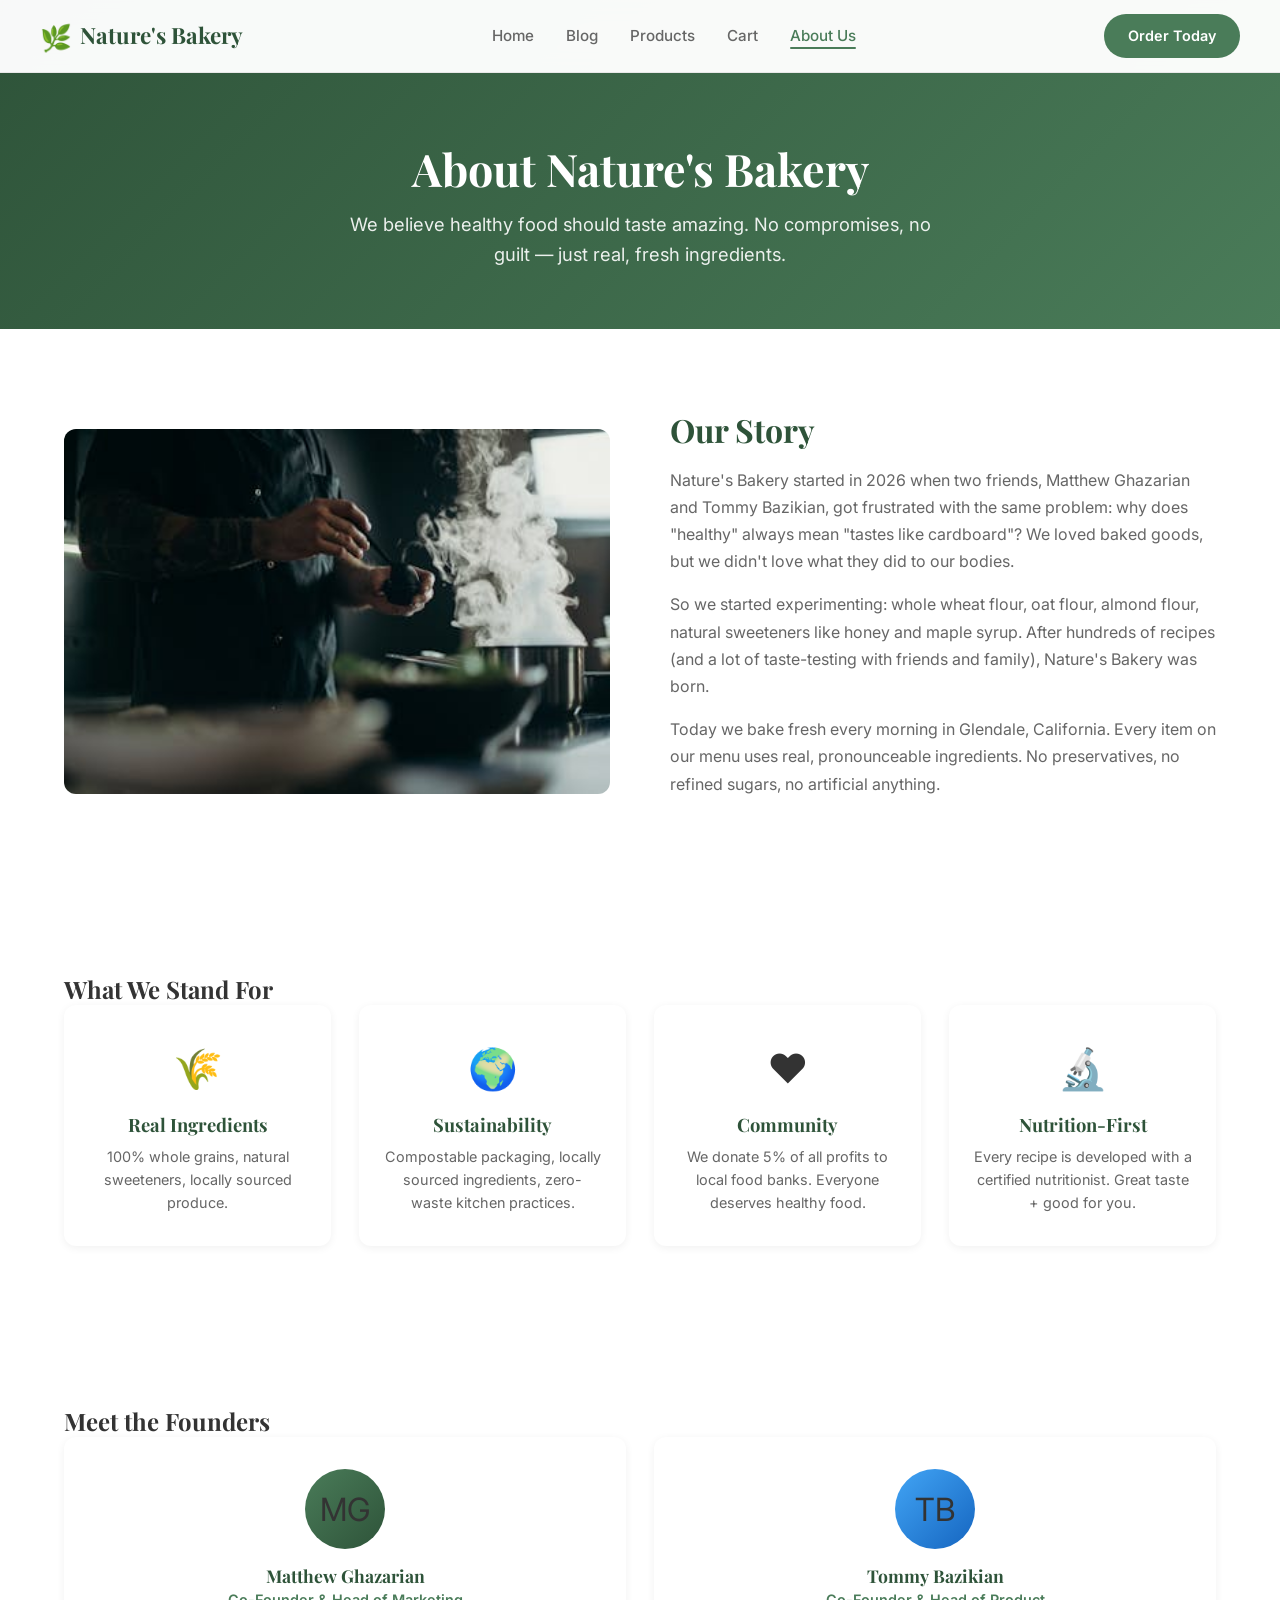
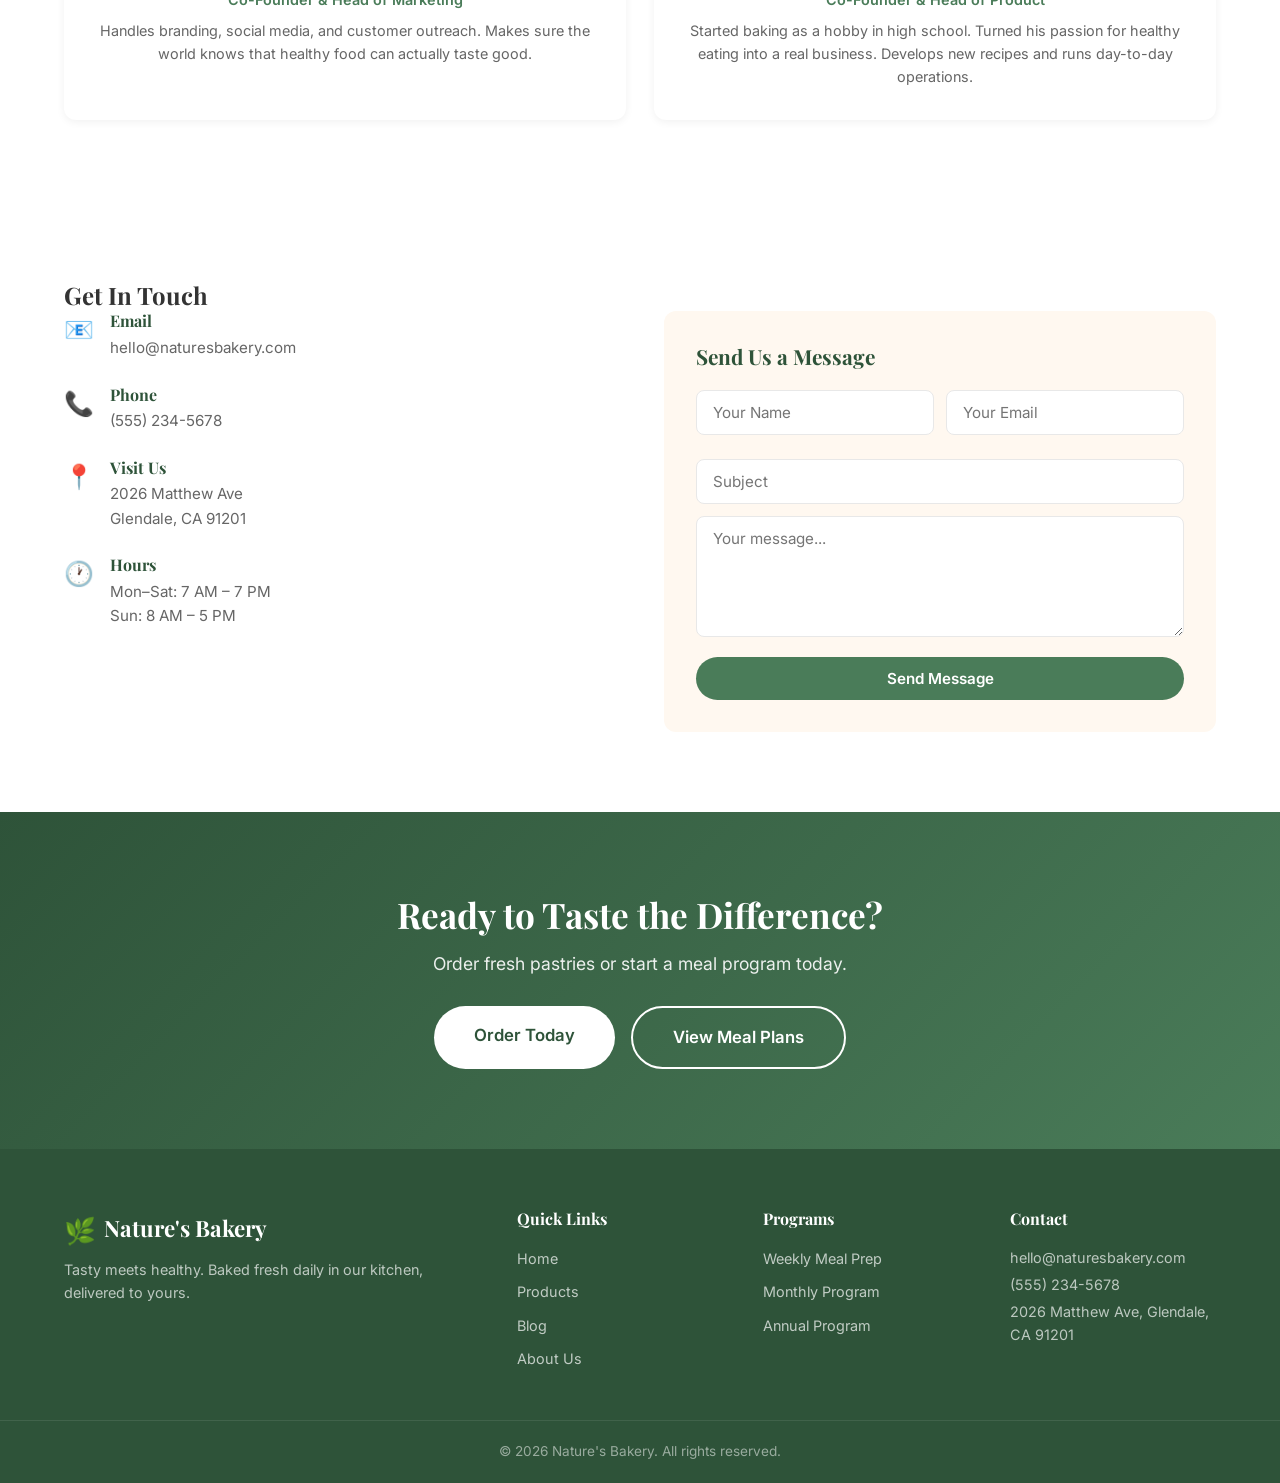
==== about.html @ 995135c5 "V3 rebuilt: V1 design + V2 product images and text" ====
<!DOCTYPE html>
<html lang="en">
<head>
    <meta charset="UTF-8">
    <meta name="viewport" content="width=device-width, initial-scale=1.0">
    <title>About Us — Nature's Bakery</title>
    <link rel="stylesheet" href="style.css">
    <link rel="preconnect" href="https://fonts.googleapis.com">
    <link href="https://fonts.googleapis.com/css2?family=Playfair+Display:wght@400;600;700&family=Inter:wght@300;400;500;600;700&display=swap" rel="stylesheet">
</head>
<body>
    <!-- NAVIGATION -->
    <nav class="navbar">
        <div class="nav-container">
            <a href="index.html" class="logo">
                <span class="logo-leaf">🌿</span>
                <span class="logo-text">Nature's Bakery</span>
            </a>
            <ul class="nav-links">
                <li><a href="index.html">Home</a></li>
                <li><a href="blog.html">Blog</a></li>
                <li><a href="products.html">Products</a></li>
                <li><a href="cart.html">Cart</a></li>
                <li><a href="about.html" class="active">About Us</a></li>
            </ul>
            <a href="products.html" class="nav-cta">Order Today</a>
        </div>
    </nav>

    <!-- PAGE HERO -->
    <section class="page-hero">
        <div class="container">
            <h1>About Nature's Bakery</h1>
            <p>We believe healthy food should taste amazing. No compromises, no guilt — just real, fresh ingredients.</p>
        </div>
    </section>

    <!-- OUR STORY -->
    <section class="about-section">
        <div class="container">
            <div class="about-grid">
                <div class="about-image"><img src="images/about-bakery.jpg" alt="Fresh baked goods"></div>
                <div class="about-text">
                    <h2>Our Story</h2>
                    <p>Nature's Bakery started in 2026 when two friends, Matthew Ghazarian and Tommy Bazikian, got frustrated with the same problem: why does "healthy" always mean "tastes like cardboard"? We loved baked goods, but we didn't love what they did to our bodies.</p>
                    <p>So we started experimenting: whole wheat flour, oat flour, almond flour, natural sweeteners like honey and maple syrup. After hundreds of recipes (and a lot of taste-testing with friends and family), Nature's Bakery was born.</p>
                    <p>Today we bake fresh every morning in Glendale, California. Every item on our menu uses real, pronounceable ingredients. No preservatives, no refined sugars, no artificial anything.</p>
                </div>
            </div>
        </div>
    </section>

    <!-- VALUES -->
    <section class="values-section">
        <div class="container">
            <h2>What We Stand For</h2>
            <div class="values-grid">
                <div class="value-card">
                    <div class="value-icon">🌾</div>
                    <h3>Real Ingredients</h3>
                    <p>100% whole grains, natural sweeteners, locally sourced produce.</p>
                </div>
                <div class="value-card">
                    <div class="value-icon">🌍</div>
                    <h3>Sustainability</h3>
                    <p>Compostable packaging, locally sourced ingredients, zero-waste kitchen practices.</p>
                </div>
                <div class="value-card">
                    <div class="value-icon">❤️</div>
                    <h3>Community</h3>
                    <p>We donate 5% of all profits to local food banks. Everyone deserves healthy food.</p>
                </div>
                <div class="value-card">
                    <div class="value-icon">🔬</div>
                    <h3>Nutrition-First</h3>
                    <p>Every recipe is developed with a certified nutritionist. Great taste + good for you.</p>
                </div>
            </div>
        </div>
    </section>

    <!-- TEAM (V2 founders) -->
    <section class="team-section">
        <div class="container">
            <h2>Meet the Founders</h2>
            <div class="team-grid">
                <div class="team-card">
                    <div class="team-avatar" style="background:linear-gradient(135deg,#4A7C59,#2E5339)">MG</div>
                    <h3>Matthew Ghazarian</h3>
                    <p class="team-role">Co-Founder & Head of Marketing</p>
                    <p>Handles branding, social media, and customer outreach. Makes sure the world knows that healthy food can actually taste good.</p>
                </div>
                <div class="team-card">
                    <div class="team-avatar" style="background:linear-gradient(135deg,#42A5F5,#1565C0)">TB</div>
                    <h3>Tommy Bazikian</h3>
                    <p class="team-role">Co-Founder & Head of Product</p>
                    <p>Started baking as a hobby in high school. Turned his passion for healthy eating into a real business. Develops new recipes and runs day-to-day operations.</p>
                </div>
            </div>
        </div>
    </section>

    <!-- CONTACT -->
    <section class="contact-section">
        <div class="container">
            <h2>Get In Touch</h2>
            <div class="contact-grid">
                <div class="contact-info">
                    <div class="contact-item">
                        <span class="contact-icon">📧</span>
                        <div>
                            <h4>Email</h4>
                            <p>hello@naturesbakery.com</p>
                        </div>
                    </div>
                    <div class="contact-item">
                        <span class="contact-icon">📞</span>
                        <div>
                            <h4>Phone</h4>
                            <p>(555) 234-5678</p>
                        </div>
                    </div>
                    <div class="contact-item">
                        <span class="contact-icon">📍</span>
                        <div>
                            <h4>Visit Us</h4>
                            <p>2026 Matthew Ave<br>Glendale, CA 91201</p>
                        </div>
                    </div>
                    <div class="contact-item">
                        <span class="contact-icon">🕐</span>
                        <div>
                            <h4>Hours</h4>
                            <p>Mon–Sat: 7 AM – 7 PM<br>Sun: 8 AM – 5 PM</p>
                        </div>
                    </div>
                </div>
                <div class="contact-form">
                    <h3>Send Us a Message</h3>
                    <form onsubmit="handleSubmit(event)">
                        <div class="form-row">
                            <input type="text" placeholder="Your Name" required>
                            <input type="email" placeholder="Your Email" required>
                        </div>
                        <input type="text" placeholder="Subject" required>
                        <textarea placeholder="Your message..." rows="5" required></textarea>
                        <button type="submit" class="btn btn-primary btn-full">Send Message</button>
                    </form>
                </div>
            </div>
        </div>
    </section>

    <!-- CTA BANNER -->
    <section class="cta-banner">
        <div class="container">
            <h2>Ready to Taste the Difference?</h2>
            <p>Order fresh pastries or start a meal program today.</p>
            <div class="cta-buttons">
                <a href="products.html" class="btn btn-primary btn-large">Order Today</a>
                <a href="products.html#meal-plans" class="btn btn-secondary btn-large">View Meal Plans</a>
            </div>
        </div>
    </section>

    <!-- FOOTER -->
    <footer>
        <div class="container footer-grid">
            <div class="footer-brand">
                <div class="logo">
                    <span class="logo-leaf">🌿</span>
                    <span class="logo-text">Nature's Bakery</span>
                </div>
                <p>Tasty meets healthy. Baked fresh daily in our kitchen, delivered to yours.</p>
            </div>
            <div class="footer-links">
                <h4>Quick Links</h4>
                <ul>
                    <li><a href="index.html">Home</a></li>
                    <li><a href="products.html">Products</a></li>
                    <li><a href="blog.html">Blog</a></li>
                    <li><a href="about.html">About Us</a></li>
                </ul>
            </div>
            <div class="footer-links">
                <h4>Programs</h4>
                <ul>
                    <li><a href="products.html#meal-plans">Weekly Meal Prep</a></li>
                    <li><a href="products.html#meal-plans">Monthly Program</a></li>
                    <li><a href="products.html#meal-plans">Annual Program</a></li>
                </ul>
            </div>
            <div class="footer-contact">
                <h4>Contact</h4>
                <p>hello@naturesbakery.com</p>
                <p>(555) 234-5678</p>
                <p>2026 Matthew Ave, Glendale, CA 91201</p>
            </div>
        </div>
        <div class="footer-bottom">
            <p>&copy; 2026 Nature's Bakery. All rights reserved.</p>
        </div>
    </footer>

    <script src="script.js"></script>
</body>
</html>
---- style.css ----
/* ============================================
   Nature's Bakery — Base Styles & Layout
   ============================================ */

/* Reset & Base */
*, *::before, *::after {
    margin: 0;
    padding: 0;
    box-sizing: border-box;
}

:root {
    --green-dark: #2E5339;
    --green: #4A7C59;
    --green-light: #8BC34A;
    --green-pale: #E8F5E9;
    --cream: #FFF8F0;
    --cream-dark: #F5EDE0;
    --brown: #8B6F47;
    --brown-light: #D4A574;
    --brown-dark: #5D4E37;
    --orange: #FF7043;
    --white: #FFFFFF;
    --gray-100: #F7F7F7;
    --gray-200: #E8E8E8;
    --gray-600: #666666;
    --gray-800: #333333;
    --shadow-sm: 0 2px 8px rgba(0,0,0,0.06);
    --shadow-md: 0 4px 20px rgba(0,0,0,0.1);
    --shadow-lg: 0 8px 40px rgba(0,0,0,0.12);
    --radius: 12px;
    --radius-sm: 8px;
    --transition: all 0.3s ease;
}

html {
    scroll-behavior: smooth;
}

body {
    font-family: 'Inter', -apple-system, BlinkMacSystemFont, sans-serif;
    color: var(--gray-800);
    background: var(--white);
    line-height: 1.6;
    -webkit-font-smoothing: antialiased;
}

h1, h2, h3, h4 {
    font-family: 'Playfair Display', Georgia, serif;
    line-height: 1.3;
}

.container {
    max-width: 1200px;
    margin: 0 auto;
    padding: 0 24px;
}

a {
    text-decoration: none;
    color: inherit;
}

/* ============================================
   Navigation
   ============================================ */
.navbar {
    position: fixed;
    top: 0;
    left: 0;
    right: 0;
    z-index: 1000;
    background: rgba(255, 255, 255, 0.97);
    backdrop-filter: blur(10px);
    border-bottom: 1px solid var(--gray-200);
    padding: 0 24px;
}

.nav-container {
    max-width: 1200px;
    margin: 0 auto;
    display: flex;
    align-items: center;
    justify-content: space-between;
    height: 72px;
}

.logo {
    display: flex;
    align-items: center;
    gap: 8px;
    font-family: 'Playfair Display', serif;
    font-size: 1.4rem;
    font-weight: 700;
    color: var(--green-dark);
}

.logo-leaf {
    font-size: 1.6rem;
}

.nav-links {
    display: flex;
    list-style: none;
    gap: 32px;
}

.nav-links a {
    font-size: 0.95rem;
    font-weight: 500;
    color: var(--gray-600);
    transition: var(--transition);
    position: relative;
}

.nav-links a:hover,
.nav-links a.active {
    color: var(--green);
}

.nav-links a.active::after {
    content: '';
    position: absolute;
    bottom: -4px;
    left: 0;
    right: 0;
    height: 2px;
    background: var(--green);
    border-radius: 1px;
}

.nav-cta {
    background: var(--green);
    color: var(--white);
    padding: 10px 24px;
    border-radius: 50px;
    font-weight: 600;
    font-size: 0.9rem;
    transition: var(--transition);
}

.nav-cta:hover {
    background: var(--green-dark);
    transform: translateY(-1px);
}

/* ============================================
   Buttons
   ============================================ */
.btn {
    display: inline-block;
    padding: 12px 28px;
    border-radius: 50px;
    font-weight: 600;
    font-size: 0.95rem;
    border: none;
    cursor: pointer;
    transition: var(--transition);
    text-align: center;
    font-family: 'Inter', sans-serif;
}

.btn-primary {
    background: var(--green);
    color: var(--white);
}

.btn-primary:hover {
    background: var(--green-dark);
    transform: translateY(-2px);
    box-shadow: var(--shadow-md);
}

.btn-secondary {
    background: transparent;
    color: var(--green);
    border: 2px solid var(--green);
}

.btn-secondary:hover {
    background: var(--green);
    color: var(--white);
    transform: translateY(-2px);
}

.btn-large {
    padding: 16px 40px;
    font-size: 1.05rem;
}

.btn-small {
    padding: 8px 18px;
    font-size: 0.85rem;
}

.btn-full {
    display: block;
    width: 100%;
}

/* ============================================
   Hero (Homepage)
   ============================================ */
.hero {
    position: relative;
    min-height: 85vh;
    display: flex;
    align-items: center;
    background: linear-gradient(135deg, #2E5339 0%, #4A7C59 40%, #8BC34A 100%);
    overflow: hidden;
    margin-top: 72px;
}

.hero-overlay {
    position: absolute;
    inset: 0;
    background: url("data:image/svg+xml,%3Csvg width='60' height='60' viewBox='0 0 60 60' xmlns='http://www.w3.org/2000/svg'%3E%3Cg fill='none' fill-rule='evenodd'%3E%3Cg fill='%23ffffff' fill-opacity='0.05'%3E%3Cpath d='M36 34v-4h-2v4h-4v2h4v4h2v-4h4v-2h-4zm0-30V0h-2v4h-4v2h4v4h2V6h4V4h-4zM6 34v-4H4v4H0v2h4v4h2v-4h4v-2H6zM6 4V0H4v4H0v2h4v4h2V6h4V4H6z'/%3E%3C/g%3E%3C/g%3E%3C/svg%3E");
}

.hero-content {
    position: relative;
    z-index: 1;
    max-width: 1200px;
    margin: 0 auto;
    padding: 0 24px;
    color: var(--white);
}

.hero h1 {
    font-size: 4rem;
    font-weight: 700;
    margin-bottom: 20px;
    line-height: 1.1;
}

.hero .highlight {
    color: #FFD54F;
    font-style: italic;
}

.hero p {
    font-size: 1.25rem;
    max-width: 560px;
    line-height: 1.7;
    opacity: 0.95;
    margin-bottom: 36px;
}

.hero-buttons {
    display: flex;
    gap: 16px;
    flex-wrap: wrap;
}

.hero-buttons .btn-primary {
    background: var(--white);
    color: var(--green-dark);
}

.hero-buttons .btn-primary:hover {
    background: var(--cream);
}

.hero-buttons .btn-secondary {
    border-color: var(--white);
    color: var(--white);
}

.hero-buttons .btn-secondary:hover {
    background: var(--white);
    color: var(--green-dark);
}

/* ============================================
   Page Hero (inner pages)
   ============================================ */
.page-hero {
    background: linear-gradient(135deg, #2E5339, #4A7C59);
    padding: 140px 0 60px;
    color: var(--white);
    text-align: center;
}

.page-hero h1 {
    font-size: 2.8rem;
    margin-bottom: 12px;
}

.page-hero p {
    font-size: 1.15rem;
    opacity: 0.9;
    max-width: 600px;
    margin: 0 auto;
}

/* ============================================
   Section Layouts
   ============================================ */
.why-us,
.popular,
.meal-program,
.testimonials,
.cta-banner,
.blog-section,
.products-section,
.about-section,
.values-section,
.team-section,
.contact-section,
.cart-section {
    padding: 80px 0;
}

.alt-bg {
    background: var(--green-pale);
}

.section-subtitle {
    text-align: center;
    color: var(--gray-600);
    font-size: 1.1rem;
    margin-bottom: 40px;
}

.center-link {
    text-align: center;
    margin-top: 40px;
}

/* ============================================
   Features Grid (Why Us)
   ============================================ */
.why-us h2 {
    text-align: center;
    font-size: 2.2rem;
    margin-bottom: 48px;
    color: var(--green-dark);
}

.features-grid {
    display: grid;
    grid-template-columns: repeat(auto-fit, minmax(240px, 1fr));
    gap: 32px;
}

.feature-card {
    background: var(--white);
    border-radius: var(--radius);
    padding: 32px 24px;
    text-align: center;
    box-shadow: var(--shadow-sm);
    transition: var(--transition);
}

.feature-card:hover {
    transform: translateY(-4px);
    box-shadow: var(--shadow-md);
}

.feature-icon {
    font-size: 2.5rem;
    margin-bottom: 16px;
}

.feature-card h3 {
    font-size: 1.2rem;
    margin-bottom: 8px;
    color: var(--green-dark);
}

.feature-card p {
    color: var(--gray-600);
    font-size: 0.95rem;
}

/* ============================================
   Product Cards
   ============================================ */
.products-section h2 {
    text-align: center;
    font-size: 2rem;
    margin-bottom: 8px;
    color: var(--green-dark);
}

.products-grid {
    display: grid;
    grid-template-columns: repeat(auto-fill, minmax(300px, 1fr));
    gap: 28px;
    margin-top: 32px;
}

.product-card {
    background: var(--white);
    border-radius: var(--radius);
    overflow: hidden;
    box-shadow: var(--shadow-sm);
    transition: var(--transition);
}

.product-card:hover {
    transform: translateY(-4px);
    box-shadow: var(--shadow-md);
}

/* V2-style product cards with real images */
.product-img {
    height: 200px;
    overflow: hidden;
    position: relative;
}

.product-img img {
    width: 100%;
    height: 100%;
    object-fit: cover;
    display: block;
}

.product-img .badge {
    position: absolute;
    top: 12px;
    left: 12px;
    background: var(--orange);
    color: var(--white);
    padding: 4px 14px;
    border-radius: 50px;
    font-size: 0.8rem;
    font-weight: 600;
    z-index: 1;
}

/* V1-style product cards (fallback, kept for compatibility) */
.product-image {
    height: 160px;
    overflow: hidden;
}

.product-image img {
    width: 100%;
    height: 100%;
    object-fit: cover;
    border-radius: 12px 12px 0 0;
    display: block;
}

.product-image .product-badge {
    position: absolute;
    top: 12px;
    left: 12px;
    z-index: 1;
}

.product-emoji {
    font-size: 4rem;
}

.product-badge {
    position: absolute;
    top: 12px;
    left: 12px;
    background: var(--orange);
    color: var(--white);
    padding: 4px 14px;
    border-radius: 50px;
    font-size: 0.8rem;
    font-weight: 600;
}

.product-info {
    padding: 20px;
}

.product-info h3 {
    font-size: 1.15rem;
    margin-bottom: 6px;
    color: var(--green-dark);
}

.product-info p {
    color: var(--gray-600);
    font-size: 0.9rem;
    margin-bottom: 16px;
}

.product-price-row {
    display: flex;
    align-items: center;
    justify-content: space-between;
}

.product-price {
    font-size: 1.3rem;
    font-weight: 700;
    color: var(--green);
}

/* ============================================
   Meal Program Section
   ============================================ */
.meal-program {
    background: var(--cream);
}

.meal-program .container {
    display: grid;
    grid-template-columns: 1fr 1fr;
    gap: 60px;
    align-items: center;
}

.meal-program h2 {
    font-size: 2.2rem;
    color: var(--green-dark);
    margin-bottom: 16px;
}

.meal-program p {
    color: var(--gray-600);
    font-size: 1.05rem;
    margin-bottom: 20px;
}

.checklist {
    list-style: none;
    margin-bottom: 28px;
}

.checklist li {
    padding: 6px 0;
    font-size: 1rem;
    color: var(--gray-800);
}

.meal-box {
    background: var(--white);
    border-radius: var(--radius);
    padding: 48px 32px;
    text-align: center;
    box-shadow: var(--shadow-md);
}

.meal-label {
    font-family: 'Playfair Display', serif;
    font-size: 1.5rem;
    color: var(--green-dark);
    margin-bottom: 16px;
}

.meal-emojis {
    font-size: 3rem;
    margin-bottom: 16px;
}

.meal-tagline {
    color: var(--gray-600);
    font-size: 1rem;
}

/* ============================================
   Pricing Plans
   ============================================ */
.plans-grid {
    display: grid;
    grid-template-columns: repeat(auto-fit, minmax(280px, 1fr));
    gap: 28px;
    margin-top: 32px;
}

.plan-card {
    background: var(--white);
    border-radius: var(--radius);
    padding: 32px 28px;
    box-shadow: var(--shadow-sm);
    transition: var(--transition);
    position: relative;
}

.plan-card:hover {
    transform: translateY(-4px);
    box-shadow: var(--shadow-md);
}

.plan-popular {
    border: 2px solid var(--green);
}

.plan-badge {
    position: absolute;
    top: -14px;
    left: 50%;
    transform: translateX(-50%);
    background: var(--green);
    color: var(--white);
    padding: 6px 20px;
    border-radius: 50px;
    font-size: 0.85rem;
    font-weight: 600;
}

.plan-header h3 {
    font-size: 1.3rem;
    color: var(--green-dark);
    margin-bottom: 8px;
}

.plan-price {
    font-size: 2.5rem;
    font-weight: 700;
    color: var(--green);
}

.plan-period {
    font-size: 1rem;
    font-weight: 400;
    color: var(--gray-600);
}

.plan-savings {
    font-size: 0.9rem;
    color: var(--orange);
    font-weight: 600;
    margin-top: 4px;
}

.plan-features {
    list-style: none;
    margin: 24px 0;
}

.plan-features li {
    padding: 8px 0;
    font-size: 0.95rem;
    border-bottom: 1px solid var(--gray-200);
}

.plan-features li:last-child {
    border-bottom: none;
}

/* ============================================
   Testimonials
   ============================================ */
.testimonials {
    background: var(--cream);
}

.testimonials h2 {
    text-align: center;
    font-size: 2.2rem;
    color: var(--green-dark);
    margin-bottom: 40px;
}

.testimonials-grid {
    display: grid;
    grid-template-columns: repeat(auto-fit, minmax(300px, 1fr));
    gap: 28px;
}

.testimonial-card {
    background: var(--white);
    border-radius: var(--radius);
    padding: 28px;
    box-shadow: var(--shadow-sm);
}

.testimonial-card .stars {
    color: #FFD54F;
    font-size: 1.1rem;
    margin-bottom: 12px;
}

.testimonial-card p {
    font-size: 1rem;
    color: var(--gray-800);
    margin-bottom: 12px;
    font-style: italic;
}

.testimonial-author {
    color: var(--green);
    font-weight: 600;
    font-size: 0.9rem;
}

/* ============================================
   CTA Banner
   ============================================ */
.cta-banner {
    background: linear-gradient(135deg, #2E5339, #4A7C59);
    color: var(--white);
    text-align: center;
}

.cta-banner h2 {
    font-size: 2.2rem;
    margin-bottom: 12px;
}

.cta-banner p {
    opacity: 0.9;
    margin-bottom: 28px;
    font-size: 1.1rem;
}

.cta-buttons {
    display: flex;
    gap: 16px;
    justify-content: center;
    flex-wrap: wrap;
}

.cta-buttons .btn-primary {
    background: var(--white);
    color: var(--green-dark);
}

.cta-buttons .btn-primary:hover {
    background: var(--cream);
}

.cta-buttons .btn-secondary {
    border-color: var(--white);
    color: var(--white);
}

.cta-buttons .btn-secondary:hover {
    background: var(--white);
    color: var(--green-dark);
}

/* ============================================
   Blog Posts
   ============================================ */
.blog-post {
    display: grid;
    grid-template-columns: 1fr 1fr;
    gap: 48px;
    margin-bottom: 80px;
    align-items: start;
}

.blog-post-reverse {
    direction: rtl;
}

.blog-post-reverse > * {
    direction: ltr;
}

.blog-image {
    height: 360px;
    border-radius: var(--radius);
    display: flex;
    align-items: center;
    justify-content: center;
    flex-direction: column;
    position: relative;
}

.blog-emoji {
    font-size: 4rem;
}

.blog-category {
    position: absolute;
    top: 16px;
    left: 16px;
    background: rgba(255,255,255,0.9);
    color: var(--green-dark);
    padding: 4px 14px;
    border-radius: 50px;
    font-size: 0.8rem;
    font-weight: 600;
}

.blog-content h2 {
    font-size: 1.6rem;
    color: var(--green-dark);
    margin-bottom: 12px;
}

.blog-content h3 {
    font-size: 1.2rem;
    color: var(--brown-dark);
    margin: 20px 0 10px;
}

.blog-meta {
    display: flex;
    gap: 16px;
    margin-bottom: 16px;
}

.blog-date, .blog-read {
    font-size: 0.85rem;
    color: var(--gray-600);
}

.blog-content p {
    color: var(--gray-600);
    margin-bottom: 12px;
    font-size: 0.95rem;
}

.blog-list {
    padding-left: 20px;
    margin-bottom: 16px;
}

.blog-list li {
    margin-bottom: 8px;
    color: var(--gray-600);
    font-size: 0.95rem;
}

.blog-cta {
    margin-top: 20px;
}

.day-schedule {
    background: var(--cream);
    border-radius: var(--radius-sm);
    padding: 16px;
    margin: 16px 0;
}

.day-item {
    display: flex;
    justify-content: space-between;
    padding: 10px 0;
    border-bottom: 1px solid var(--gray-200);
}

.day-item:last-child {
    border-bottom: none;
}

.day-time {
    font-weight: 600;
    color: var(--green-dark);
}

.day-meal {
    color: var(--gray-800);
}

/* ============================================
   Cart Page
   ============================================ */
.cart-layout {
    display: grid;
    grid-template-columns: 2fr 1fr;
    gap: 40px;
    align-items: start;
}

.cart-empty {
    text-align: center;
    padding: 60px 20px;
}

.cart-empty-icon {
    font-size: 4rem;
    margin-bottom: 16px;
}

.cart-empty h2 {
    color: var(--green-dark);
    margin-bottom: 8px;
}

.cart-empty p {
    color: var(--gray-600);
    margin-bottom: 24px;
}

.cart-item {
    display: flex;
    align-items: center;
    gap: 16px;
    padding: 16px;
    border-bottom: 1px solid var(--gray-200);
}

.cart-item-image {
    width: 60px;
    height: 60px;
    border-radius: var(--radius-sm);
    display: flex;
    align-items: center;
    justify-content: center;
    font-size: 1.8rem;
}

.cart-item-info {
    flex: 1;
}

.cart-item-info h4 {
    font-size: 1rem;
    color: var(--green-dark);
}

.cart-item-info p {
    color: var(--gray-600);
    font-size: 0.85rem;
}

.cart-item-price {
    font-weight: 700;
    color: var(--green);
    font-size: 1.1rem;
}

.cart-item-remove {
    background: none;
    border: none;
    color: #ccc;
    font-size: 1.2rem;
    cursor: pointer;
    padding: 4px 8px;
    transition: var(--transition);
}

.cart-item-remove:hover {
    color: #e53935;
}

.cart-summary {
    background: var(--cream);
    border-radius: var(--radius);
    padding: 28px;
    position: sticky;
    top: 96px;
}

.cart-summary h3 {
    font-size: 1.3rem;
    color: var(--green-dark);
    margin-bottom: 20px;
}

.summary-row {
    display: flex;
    justify-content: space-between;
    padding: 10px 0;
    font-size: 0.95rem;
    color: var(--gray-600);
}

.summary-total {
    border-top: 2px solid var(--gray-200);
    margin-top: 8px;
    padding-top: 12px;
    font-size: 1.1rem;
    font-weight: 700;
    color: var(--gray-800);
}

.summary-promo {
    margin: 20px 0;
}

.promo-label {
    font-size: 0.9rem;
    color: var(--gray-600);
    margin-bottom: 8px;
}

.promo-input {
    display: flex;
    gap: 8px;
}

.promo-input input {
    flex: 1;
    padding: 10px 14px;
    border: 1px solid var(--gray-200);
    border-radius: var(--radius-sm);
    font-size: 0.9rem;
}

.promo-input input:focus {
    outline: none;
    border-color: var(--green);
}

.summary-note {
    text-align: center;
    font-size: 0.85rem;
    color: var(--gray-600);
    margin-top: 12px;
}

/* Checkout Steps */
.checkout-steps {
    margin-top: 80px;
}

.checkout-steps h2 {
    text-align: center;
    font-size: 2rem;
    color: var(--green-dark);
    margin-bottom: 40px;
}

.steps-grid {
    display: flex;
    align-items: center;
    justify-content: center;
    gap: 12px;
    flex-wrap: wrap;
}

.step-card {
    background: var(--white);
    border-radius: var(--radius);
    padding: 24px 20px;
    box-shadow: var(--shadow-sm);
    text-align: center;
    min-width: 180px;
    flex: 1;
}

.step-number {
    width: 36px;
    height: 36px;
    background: var(--green);
    color: var(--white);
    border-radius: 50%;
    display: flex;
    align-items: center;
    justify-content: center;
    font-weight: 700;
    margin: 0 auto 12px;
}

.step-card h3 {
    font-size: 1rem;
    color: var(--green-dark);
    margin-bottom: 6px;
}

.step-card p {
    font-size: 0.85rem;
    color: var(--gray-600);
}

.step-arrow {
    font-size: 1.5rem;
    color: var(--green-light);
    font-weight: 700;
}

/* ============================================
   About Page
   ============================================ */
.about-grid {
    display: grid;
    grid-template-columns: 1fr 1fr;
    gap: 60px;
    align-items: center;
}

.about-image {
    border-radius: var(--radius);
    min-height: 400px;
    display: flex;
    align-items: center;
    justify-content: center;
}

.about-image-content {
    text-align: center;
}

.about-emoji {
    font-size: 5rem;
    display: block;
    margin-bottom: 16px;
}

.about-emoji-small {
    font-size: 2rem;
}

.about-text h2 {
    font-size: 2rem;
    color: var(--green-dark);
    margin-bottom: 16px;
}

.about-text p {
    color: var(--gray-600);
    margin-bottom: 16px;
    font-size: 1rem;
    line-height: 1.7;
}

/* Values */
.values-grid {
    display: grid;
    grid-template-columns: repeat(auto-fit, minmax(240px, 1fr));
    gap: 28px;
}

.value-card {
    background: var(--white);
    border-radius: var(--radius);
    padding: 32px 24px;
    text-align: center;
    box-shadow: var(--shadow-sm);
    transition: var(--transition);
}

.value-card:hover {
    transform: translateY(-4px);
    box-shadow: var(--shadow-md);
}

.value-icon {
    font-size: 2.5rem;
    margin-bottom: 12px;
}

.value-card h3 {
    font-size: 1.15rem;
    color: var(--green-dark);
    margin-bottom: 8px;
}

.value-card p {
    color: var(--gray-600);
    font-size: 0.9rem;
}

/* Team */
.team-grid {
    display: grid;
    grid-template-columns: repeat(auto-fit, minmax(260px, 1fr));
    gap: 28px;
}

.team-card {
    background: var(--white);
    border-radius: var(--radius);
    padding: 32px 24px;
    text-align: center;
    box-shadow: var(--shadow-sm);
}

.team-avatar {
    width: 80px;
    height: 80px;
    border-radius: 50%;
    margin: 0 auto 16px;
    display: flex;
    align-items: center;
    justify-content: center;
    font-size: 2rem;
}

.team-card h3 {
    font-size: 1.1rem;
    color: var(--green-dark);
}

.team-role {
    color: var(--green);
    font-weight: 600;
    font-size: 0.9rem;
    margin-bottom: 8px;
}

.team-card p:last-child {
    color: var(--gray-600);
    font-size: 0.9rem;
}

/* ============================================
   Contact Page
   ============================================ */
.contact-grid {
    display: grid;
    grid-template-columns: 1fr 1fr;
    gap: 48px;
    align-items: start;
}

.contact-item {
    display: flex;
    gap: 16px;
    margin-bottom: 24px;
    align-items: flex-start;
}

.contact-icon {
    font-size: 1.5rem;
    flex-shrink: 0;
}

.contact-item h4 {
    font-size: 1rem;
    color: var(--green-dark);
    margin-bottom: 4px;
}

.contact-item p {
    color: var(--gray-600);
    font-size: 0.95rem;
}

.contact-form {
    background: var(--cream);
    border-radius: var(--radius);
    padding: 32px;
}

.contact-form h3 {
    font-size: 1.3rem;
    color: var(--green-dark);
    margin-bottom: 20px;
}

.form-row {
    display: grid;
    grid-template-columns: 1fr 1fr;
    gap: 12px;
    margin-bottom: 12px;
}

.contact-form input,
.contact-form textarea {
    width: 100%;
    padding: 12px 16px;
    border: 1px solid var(--gray-200);
    border-radius: var(--radius-sm);
    font-family: 'Inter', sans-serif;
    font-size: 0.95rem;
    margin-bottom: 12px;
}

.contact-form input:focus,
.contact-form textarea:focus {
    outline: none;
    border-color: var(--green);
}

/* ============================================
   Footer
   ============================================ */
footer {
    background: var(--green-dark);
    color: rgba(255,255,255,0.85);
    padding: 60px 0 0;
}

.footer-grid {
    display: grid;
    grid-template-columns: 2fr 1fr 1fr 1fr;
    gap: 40px;
    padding-bottom: 40px;
}

.footer-brand p {
    font-size: 0.9rem;
    margin-top: 8px;
    opacity: 0.8;
}

footer .logo {
    color: var(--white);
}

footer h4 {
    color: var(--white);
    font-size: 1rem;
    margin-bottom: 16px;
}

.footer-links ul {
    list-style: none;
}

.footer-links li {
    margin-bottom: 8px;
}

.footer-links a {
    color: rgba(255,255,255,0.7);
    font-size: 0.9rem;
    transition: var(--transition);
}

.footer-links a:hover {
    color: var(--white);
}

.footer-contact p {
    font-size: 0.9rem;
    margin-bottom: 4px;
    opacity: 0.8;
}

.footer-bottom {
    border-top: 1px solid rgba(255,255,255,0.15);
    text-align: center;
    padding: 20px 0;
    font-size: 0.85rem;
    opacity: 0.6;
}

/* ============================================
   Cart Toast
   ============================================ */
.cart-toast {
    position: fixed;
    bottom: 30px;
    right: 30px;
    background: var(--green);
    color: var(--white);
    padding: 14px 28px;
    border-radius: 50px;
    font-weight: 600;
    box-shadow: var(--shadow-md);
    transform: translateY(100px);
    opacity: 0;
    transition: all 0.3s ease;
    z-index: 9999;
}

.cart-toast.show {
    transform: translateY(0);
    opacity: 1;
}

/* ============================================
   Responsive
   ============================================ */
@media (max-width: 768px) {
    .nav-links { display: none; }
    .hero h1 { font-size: 2.5rem; }
    .hero p { font-size: 1.05rem; }
    .meal-program .container { grid-template-columns: 1fr; }
    .blog-post { grid-template-columns: 1fr; }
    .blog-post-reverse { direction: ltr; }
    .about-grid { grid-template-columns: 1fr; }
    .cart-layout { grid-template-columns: 1fr; }
    .contact-grid { grid-template-columns: 1fr; }
    .footer-grid { grid-template-columns: 1fr 1fr; }
    .steps-grid { flex-direction: column; }
    .step-arrow { transform: rotate(90deg); }
    .form-row { grid-template-columns: 1fr; }
}

/* Blog and About image fixes */
.blog-image {
    overflow: hidden;
    min-height: 200px;
}

.blog-image img {
    width: 100%;
    height: 100%;
    object-fit: cover;
}

.about-image {
    overflow: hidden;
}

.about-image img {
    width: 100%;
    height: 100%;
    object-fit: cover;
    border-radius: 12px;
}

/* V2 cart item images */
.cart-item-img img {
    width: 100%;
    height: 100%;
    object-fit: cover;
    border-radius: 6px;
}

/* Blog post image styles (V2 format) */
.blog-post .blog-img {
    overflow: hidden;
    min-height: 200px;
}

.blog-img img {
    width: 100%;
    height: 100%;
    object-fit: cover;
}

/* About section with real images */
.about-img img {
    width: 100%;
    height: 100%;
    object-fit: cover;
    border-radius: 12px;
}
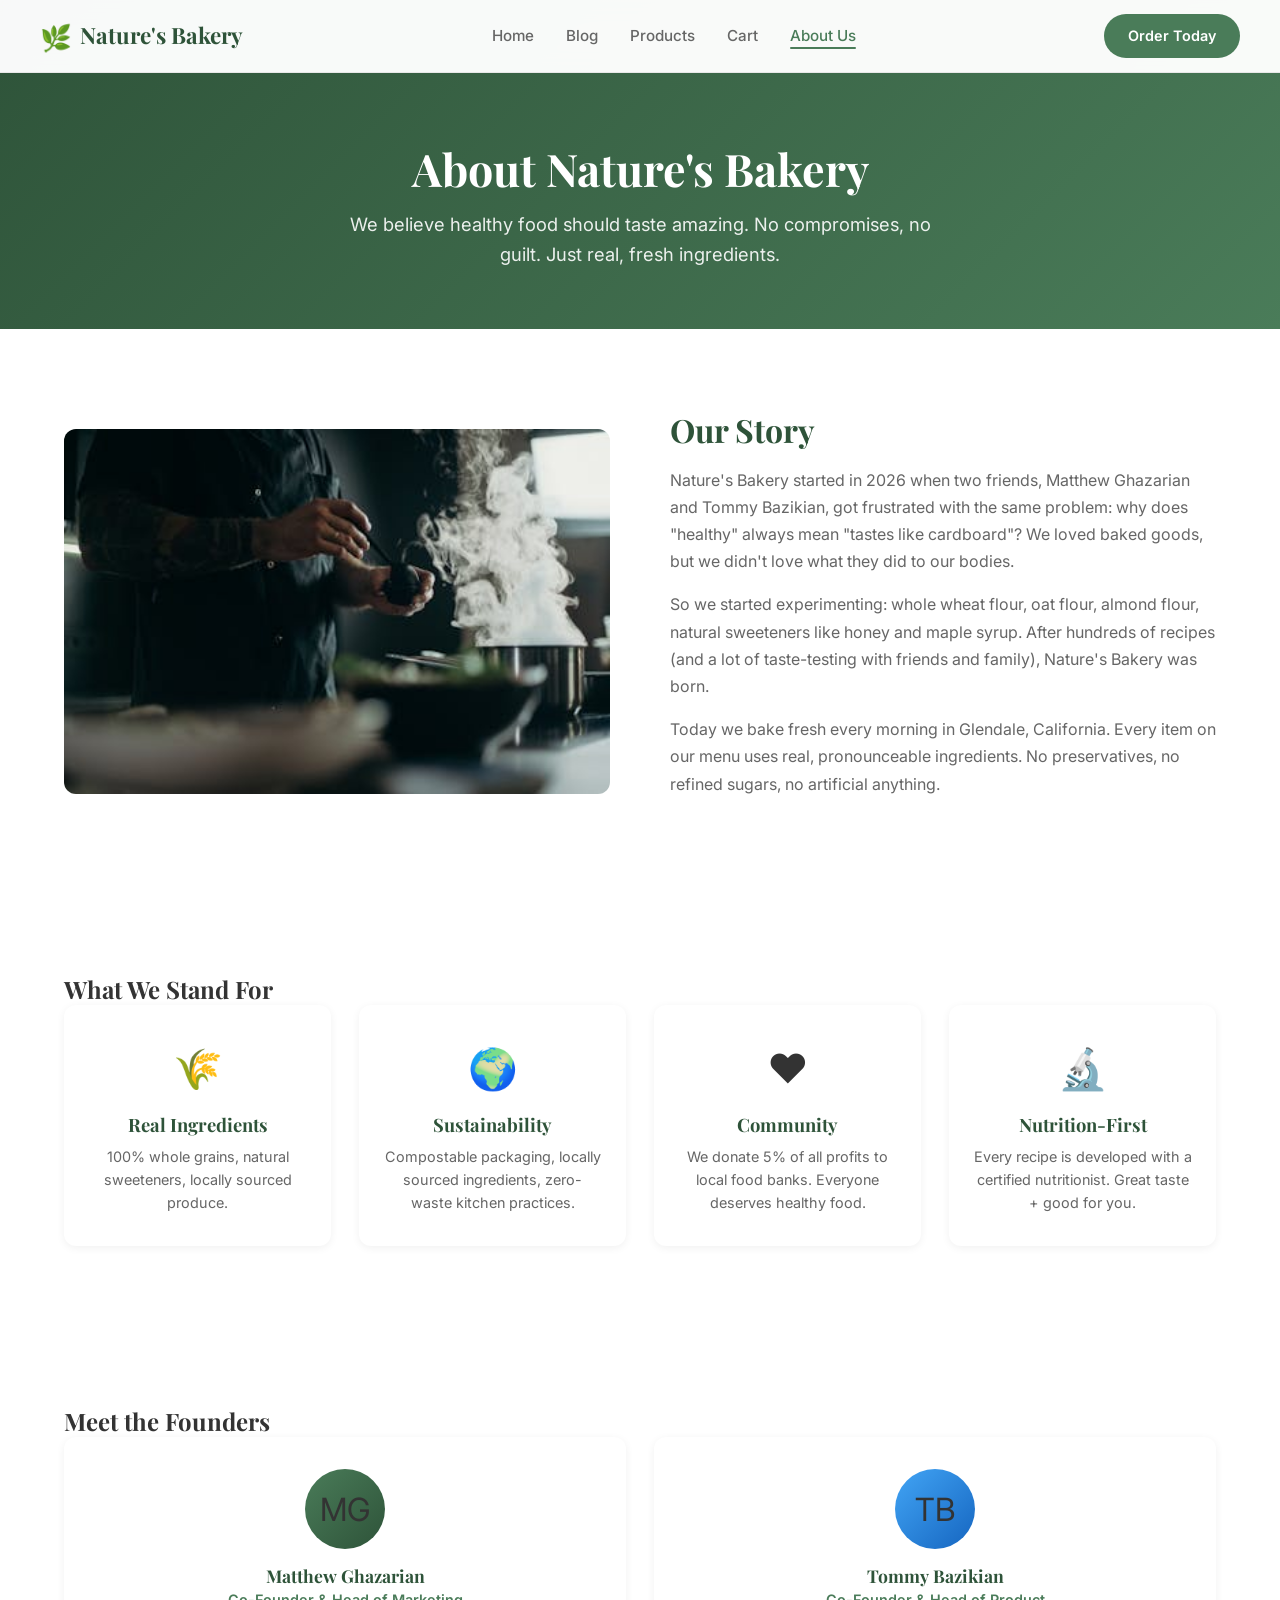
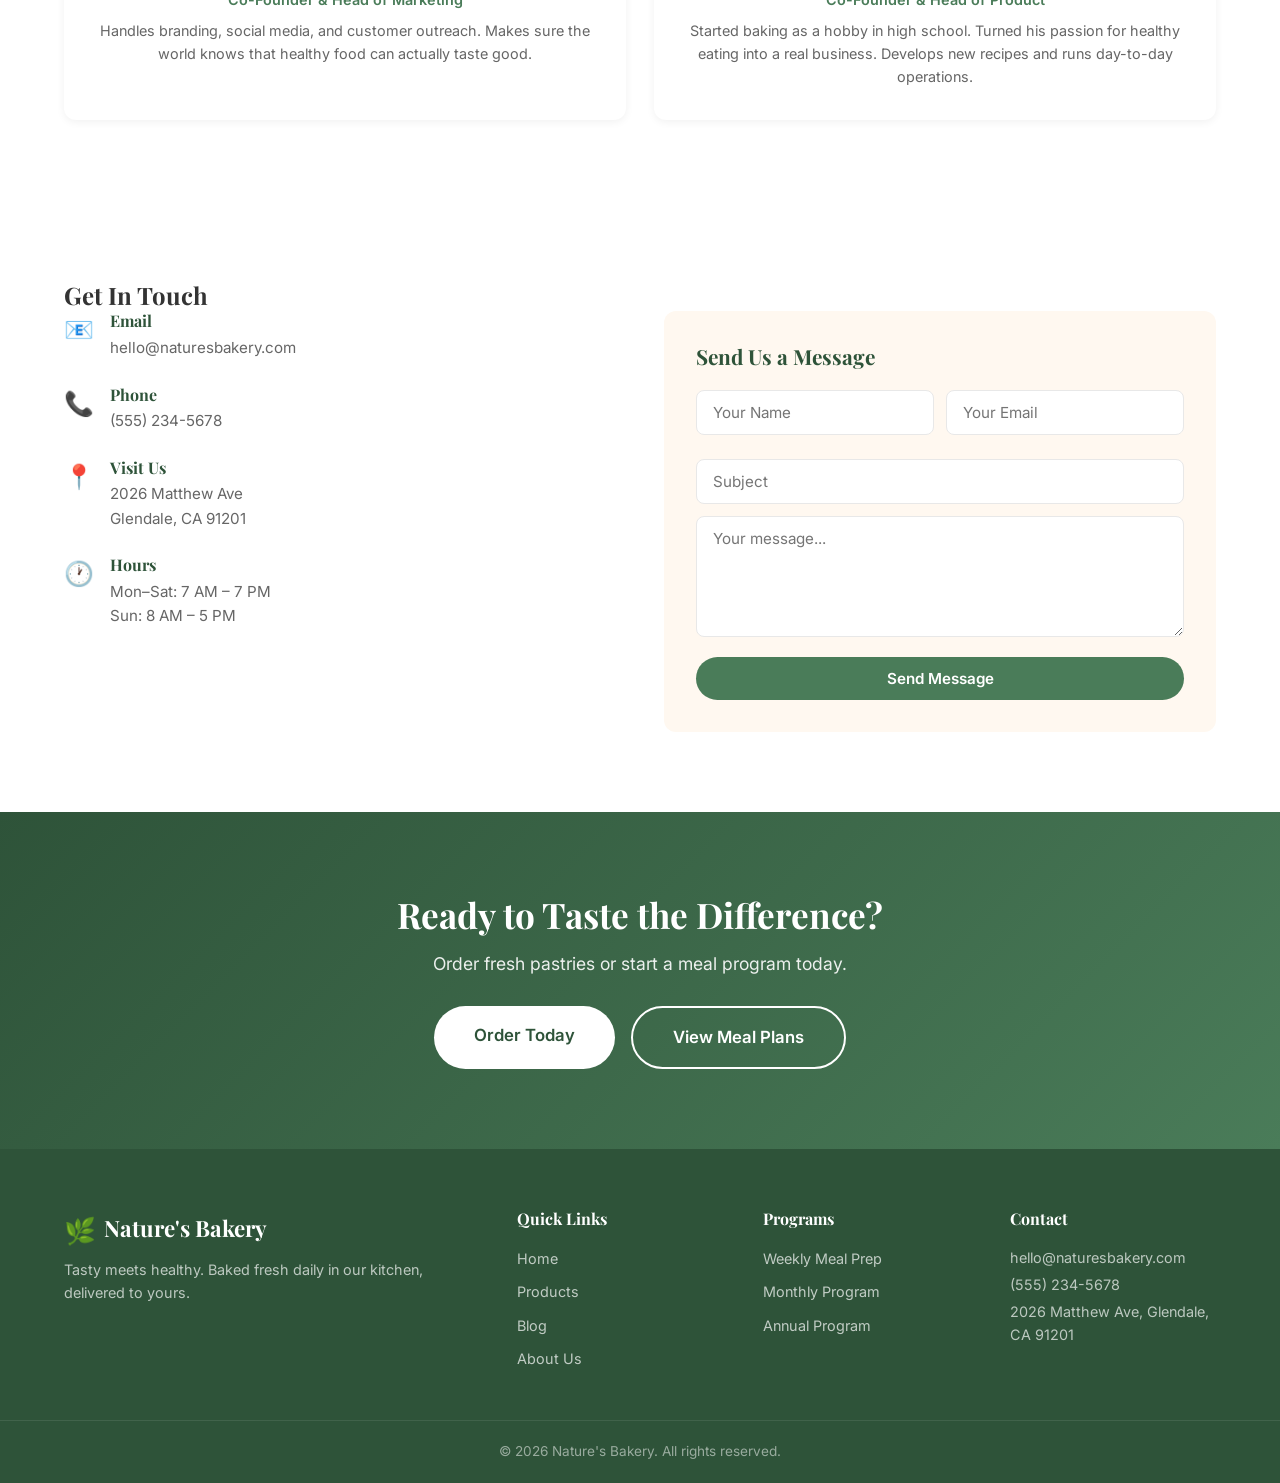
==== commit 7100055e: "Remove em dashes, replace with periods/commas" ====
--- a/about.html
+++ b/about.html
@@ -31,7 +31,7 @@
     <section class="page-hero">
         <div class="container">
             <h1>About Nature's Bakery</h1>
-            <p>We believe healthy food should taste amazing. No compromises, no guilt — just real, fresh ingredients.</p>
+            <p>We believe healthy food should taste amazing. No compromises, no guilt. Just real, fresh ingredients.</p>
         </div>
     </section>
 
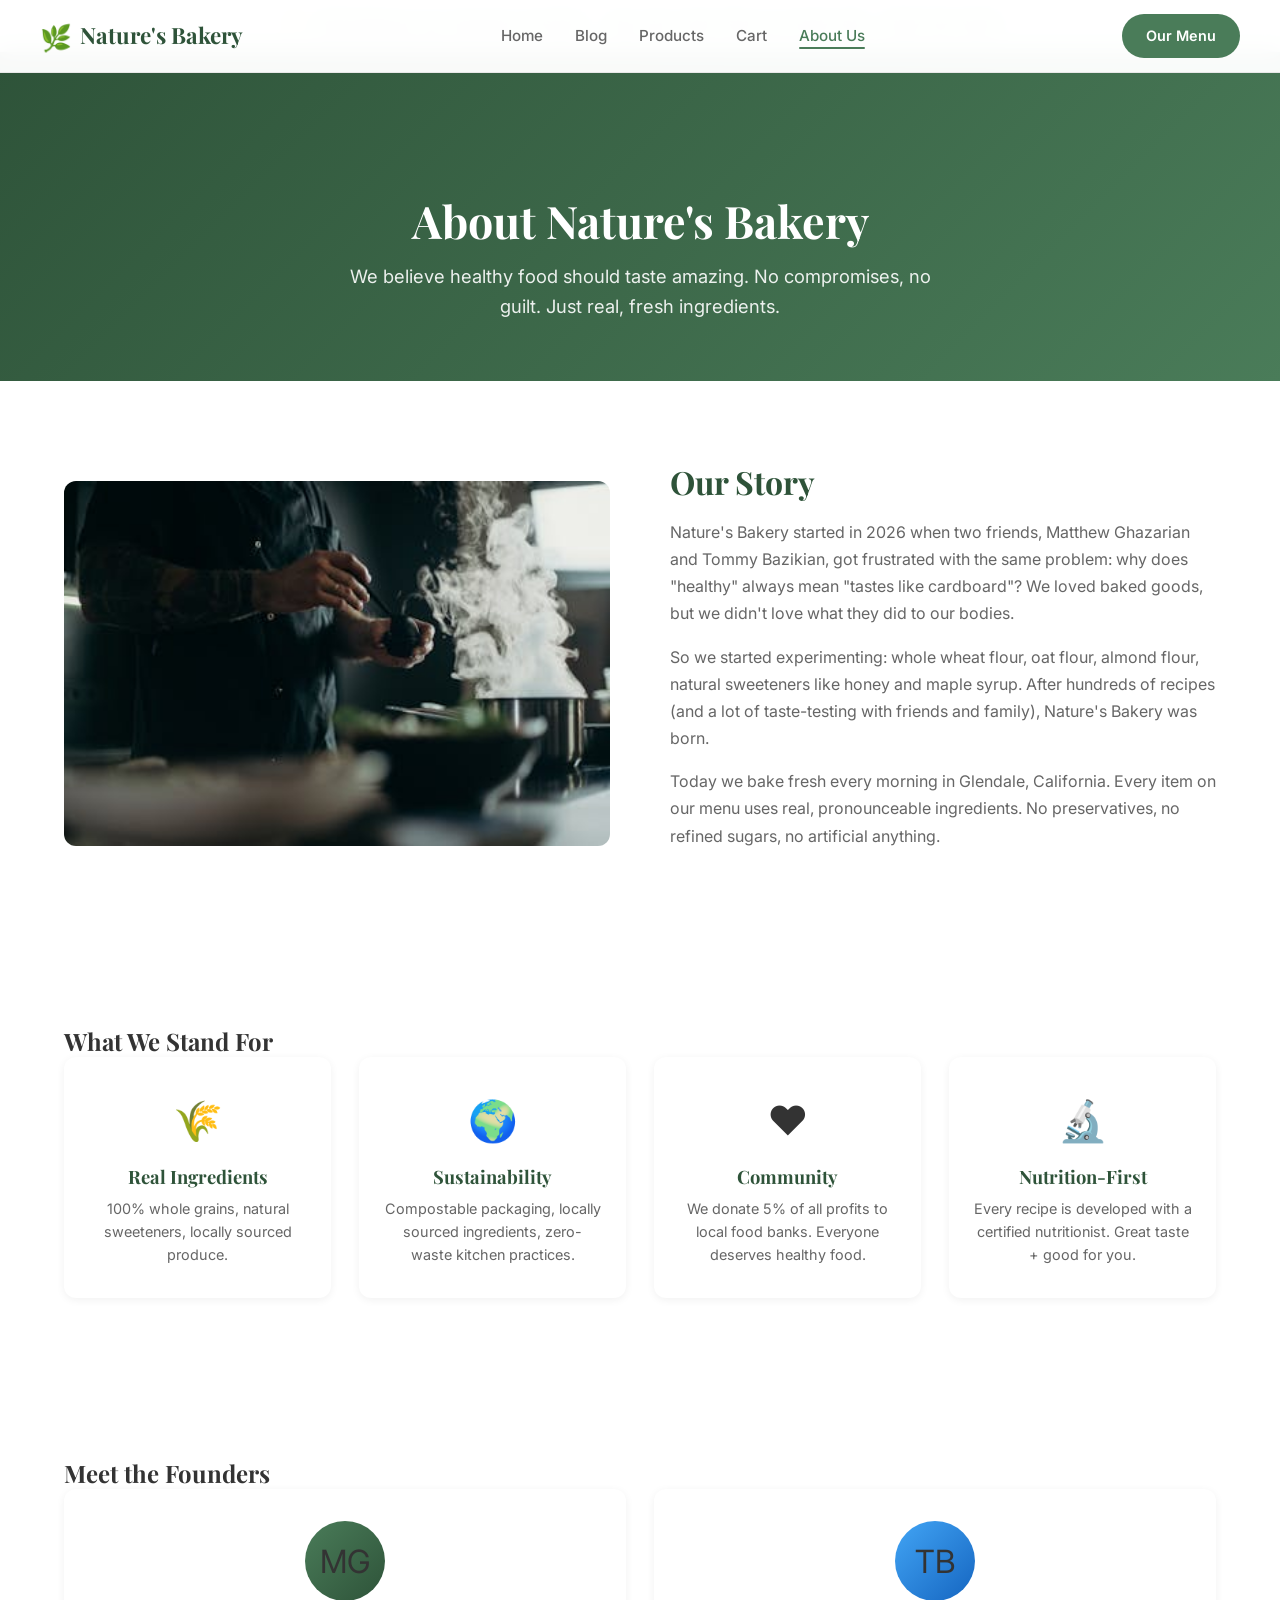
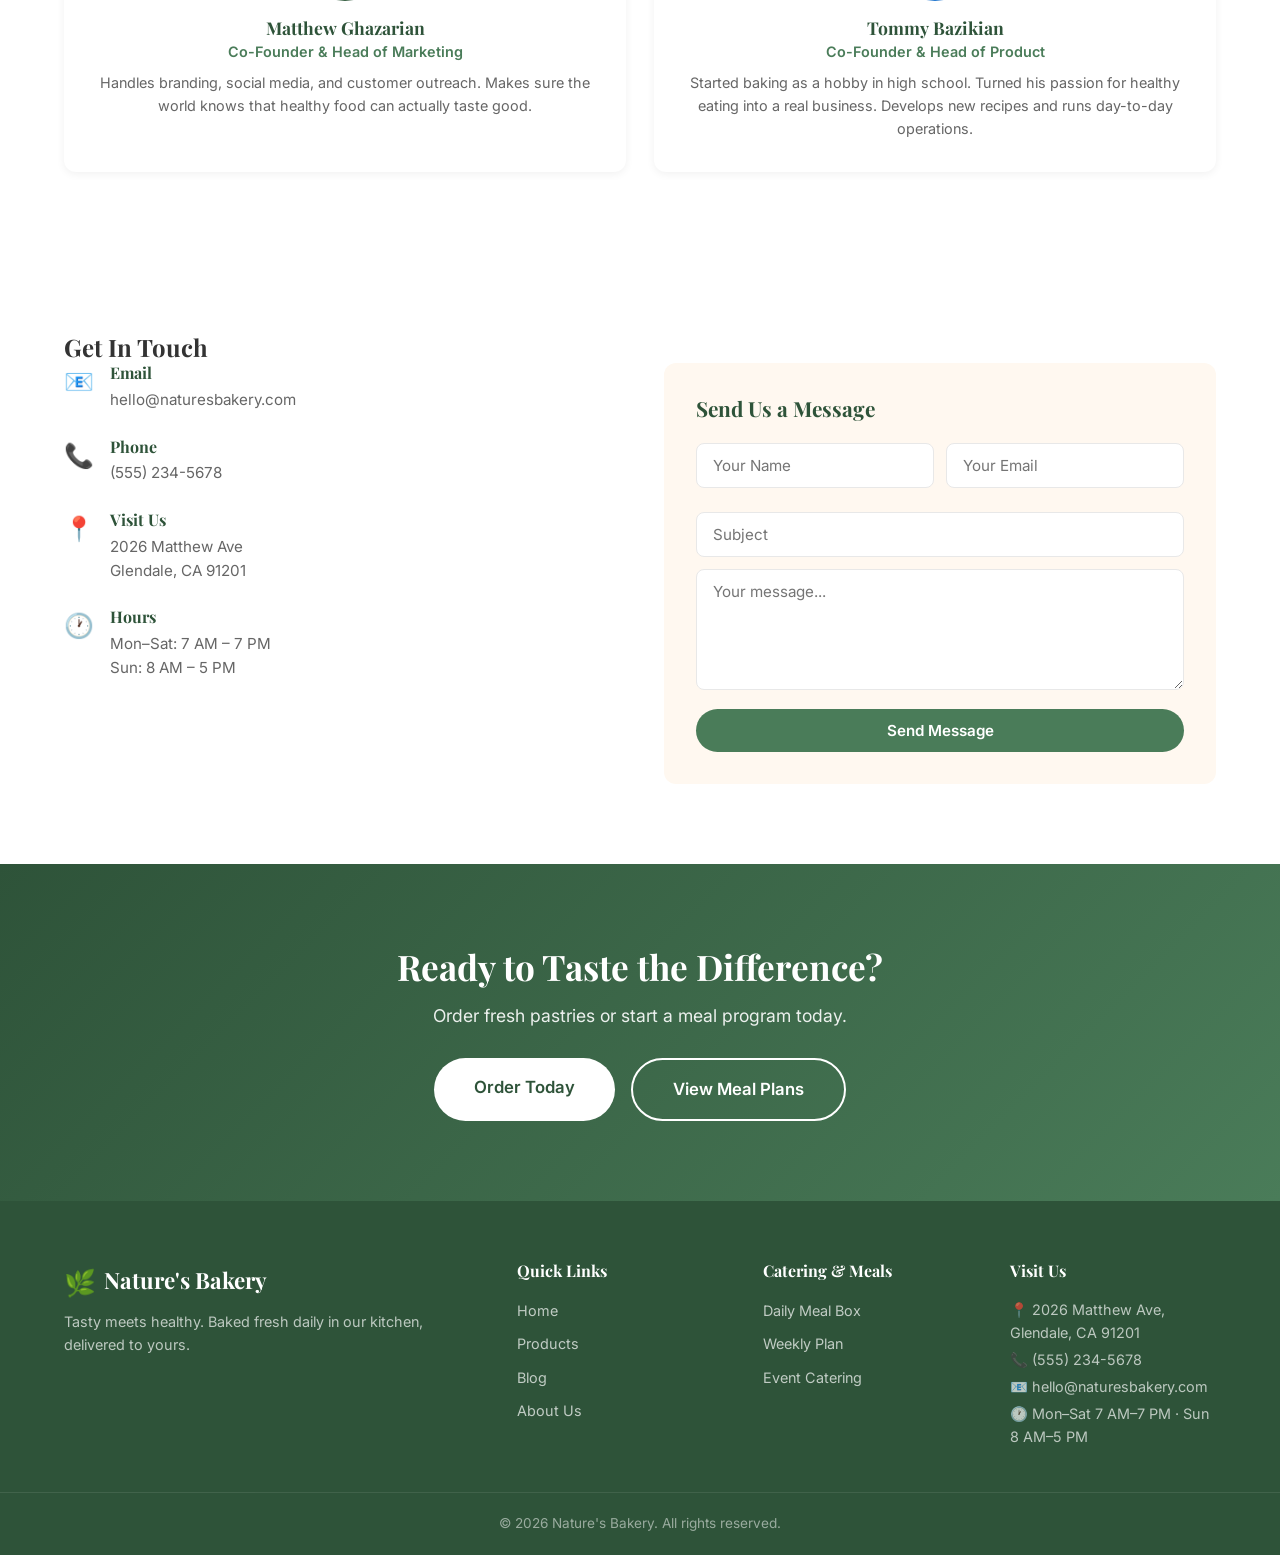
==== commit f7a46fd9: "V4: Real blog post, catering/daily meals, location info, checkout fixes" ====
--- a/about.html
+++ b/about.html
@@ -9,6 +9,11 @@
     <link href="https://fonts.googleapis.com/css2?family=Playfair+Display:wght@400;600;700&family=Inter:wght@300;400;500;600;700&display=swap" rel="stylesheet">
 </head>
 <body>
+    <!-- LOCATION BANNER -->
+    <div class="location-banner">
+        📍 <span>2026 Matthew Ave, Glendale, CA 91201</span> · <span>Mon–Sat 7 AM–7 PM, Sun 8 AM–5 PM</span> · <a href="tel:5552345678">(555) 234-5678</a>
+    </div>
+
     <!-- NAVIGATION -->
     <nav class="navbar">
         <div class="nav-container">
@@ -23,7 +28,7 @@
                 <li><a href="cart.html">Cart</a></li>
                 <li><a href="about.html" class="active">About Us</a></li>
             </ul>
-            <a href="products.html" class="nav-cta">Order Today</a>
+            <a href="products.html" class="nav-cta">Our Menu</a>
         </div>
     </nav>
 
@@ -183,18 +188,19 @@
                 </ul>
             </div>
             <div class="footer-links">
-                <h4>Programs</h4>
+                <h4>Catering & Meals</h4>
                 <ul>
-                    <li><a href="products.html#meal-plans">Weekly Meal Prep</a></li>
-                    <li><a href="products.html#meal-plans">Monthly Program</a></li>
-                    <li><a href="products.html#meal-plans">Annual Program</a></li>
+                    <li><a href="products.html#meal-plans">Daily Meal Box</a></li>
+                    <li><a href="products.html#meal-plans">Weekly Plan</a></li>
+                    <li><a href="products.html#meal-plans">Event Catering</a></li>
                 </ul>
             </div>
             <div class="footer-contact">
-                <h4>Contact</h4>
-                <p>hello@naturesbakery.com</p>
-                <p>(555) 234-5678</p>
-                <p>2026 Matthew Ave, Glendale, CA 91201</p>
+                <h4>Visit Us</h4>
+                <p>📍 2026 Matthew Ave, Glendale, CA 91201</p>
+                <p>📞 (555) 234-5678</p>
+                <p>📧 hello@naturesbakery.com</p>
+                <p>🕐 Mon–Sat 7 AM–7 PM · Sun 8 AM–5 PM</p>
             </div>
         </div>
         <div class="footer-bottom">
--- a/style.css
+++ b/style.css
@@ -1405,3 +1405,148 @@
     object-fit: cover;
     border-radius: 12px;
 }
+
+/* ============================================
+   Full Blog Post Layout
+   ============================================ */
+.blog-full-post {
+    max-width: 800px;
+    margin: 0 auto;
+}
+
+.blog-full-header {
+    margin-bottom: 40px;
+}
+
+.blog-full-title {
+    font-family: 'Playfair Display', Georgia, serif;
+    font-size: 2.4rem;
+    color: var(--green-dark);
+    line-height: 1.25;
+    margin-bottom: 20px;
+}
+
+.blog-full-intro {
+    font-size: 1.1rem;
+    color: var(--gray-800);
+    line-height: 1.7;
+    margin-bottom: 16px;
+}
+
+.blog-tag {
+    background: var(--green-pale);
+    color: var(--green-dark);
+    padding: 4px 12px;
+    border-radius: 50px;
+    font-size: 0.8rem;
+    font-weight: 600;
+}
+
+.blog-full-body {
+    font-size: 1.05rem;
+    line-height: 1.8;
+    color: var(--gray-800);
+}
+
+.blog-full-body h2 {
+    font-family: 'Playfair Display', Georgia, serif;
+    font-size: 1.6rem;
+    color: var(--green-dark);
+    margin: 40px 0 16px;
+    padding-top: 8px;
+}
+
+.blog-full-body p {
+    margin-bottom: 16px;
+}
+
+.blog-checklist {
+    list-style: none;
+    padding-left: 0;
+    margin: 16px 0 24px;
+}
+
+.blog-checklist li {
+    padding: 8px 0 8px 28px;
+    position: relative;
+    margin-bottom: 4px;
+}
+
+.blog-checklist li::before {
+    content: '✓';
+    position: absolute;
+    left: 0;
+    color: var(--green);
+    font-weight: 700;
+}
+
+.blog-full-cta {
+    background: var(--green-pale);
+    border-left: 4px solid var(--green);
+    padding: 24px 28px;
+    border-radius: 0 var(--radius-sm) var(--radius-sm) 0;
+    margin: 40px 0;
+}
+
+.blog-full-cta p {
+    font-size: 1.05rem;
+    line-height: 1.7;
+    margin-bottom: 8px;
+}
+
+.blog-full-cta p:last-child {
+    margin-bottom: 0;
+}
+
+.blog-full-footer {
+    border-top: 2px solid var(--gray-200);
+    padding-top: 28px;
+    margin-top: 48px;
+}
+
+.blog-full-footer p {
+    font-size: 1.05rem;
+    line-height: 1.7;
+    color: var(--gray-800);
+    margin-bottom: 12px;
+}
+
+/* Location banner - prominent on every page */
+.location-banner {
+    background: var(--green-pale);
+    padding: 14px 0;
+    text-align: center;
+    font-size: 0.9rem;
+    color: var(--green-dark);
+    border-bottom: 1px solid rgba(46, 83, 57, 0.1);
+}
+
+.location-banner span {
+    margin: 0 8px;
+}
+
+.location-banner a {
+    color: var(--green);
+    font-weight: 600;
+}
+
+.location-banner a:hover {
+    text-decoration: underline;
+}
+
+@media (max-width: 768px) {
+    .blog-full-title {
+        font-size: 1.8rem;
+    }
+    .blog-full-body h2 {
+        font-size: 1.3rem;
+    }
+}
+
+/* Meal box price */
+.meal-price {
+    margin-top: 12px;
+    font-size: 0.95rem;
+    color: var(--green);
+    font-weight: 600;
+}
